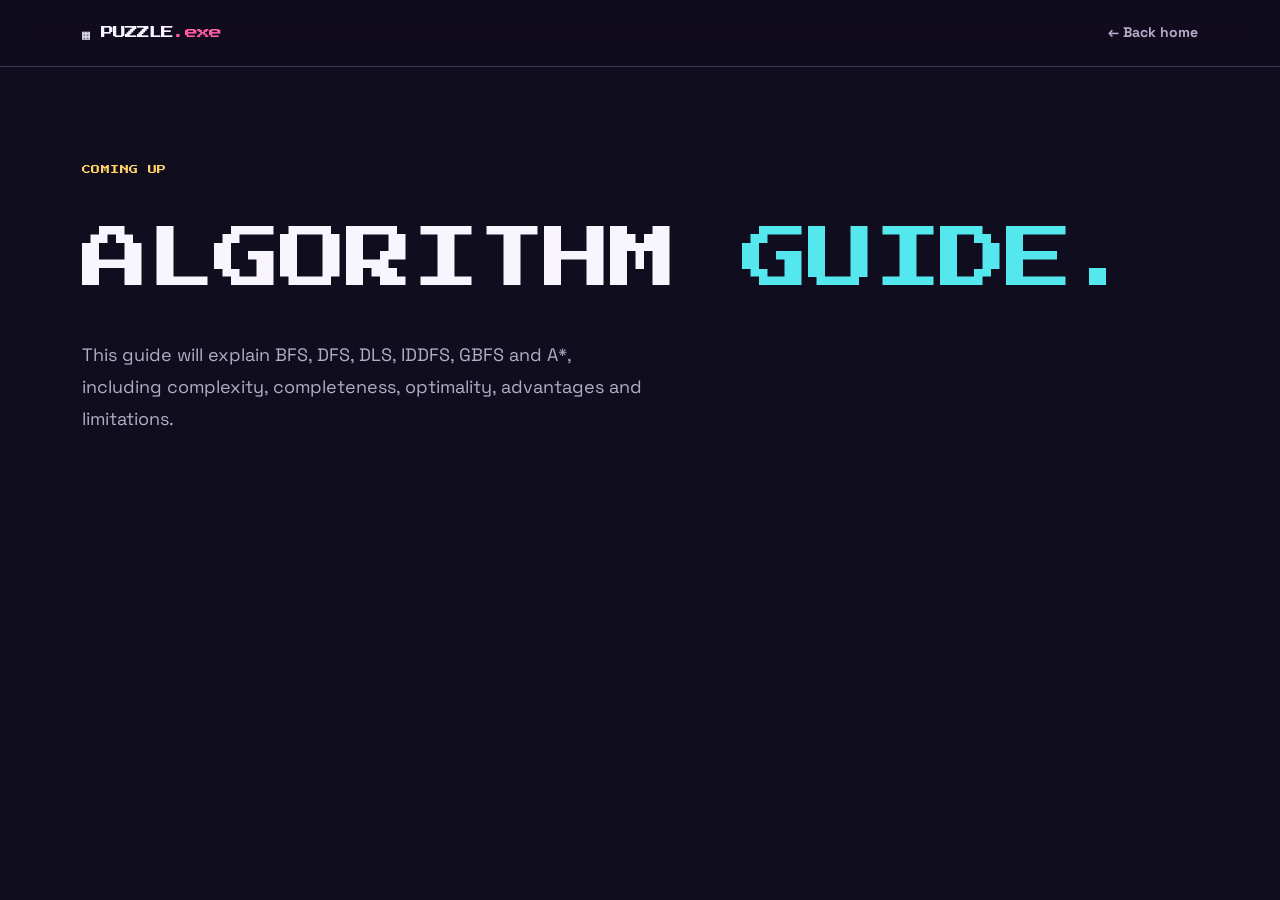
==== algorithms.html @ 6785846f "Homepage and Project Structure Initialized" ====
<!DOCTYPE html>
<html lang="en">
    <head>
        <meta charset="UTF-8"><meta name="viewport" content="width=device-width, initial-scale=1.0">
        <title>Algorithm Guide | PUZZLE.exe</title>
        <link href="https://cdn.jsdelivr.net/npm/bootstrap@5.3.3/dist/css/bootstrap.min.css" rel="stylesheet">
        <link href="https://fonts.googleapis.com/css2?family=Press+Start+2P&family=Space+Grotesk:wght@400;500;600;700&display=swap" rel="stylesheet">
        <link rel="stylesheet" href="css/style.css">
    </head>
<body>
    <nav class="navbar navbar-dark site-nav">
        <div class="container">
            <a class="navbar-brand brand-mark" href="index.html">▦ PUZZLE<span class="brand-dot">.exe</span></a>
            <a class="nav-link" href="index.html">← Back home</a>
        </div>
    </nav>
    
    <main class="container section-pad">
        <span class="section-kicker">COMING UP</span>
        <h1 class="hero-title">ALGORITHM <span class="text-cyan">GUIDE.</span></h1>
        <p class="hero-copy">This guide will explain BFS, DFS, DLS, IDDFS, GBFS and A*, including complexity, completeness, optimality, advantages and limitations.</p>
    </main>
    
    <script src="js/app.js"></script>

</body>
</html>
---- css/style.css ----
:root {
  --bg: #100d1f;
  --panel: #1b1630;
  --panel-2: #231b3c;
  --line: #3b3159;
  --white: #f8f5ff;
  --muted: #b4abc9;
  --pink: #ff5b9f;
  --cyan: #54e7ed;
  --yellow: #ffd166;
  --purple: #a98bff;
  --pixel: "Press Start 2P", monospace;
  --body: "Space Grotesk", sans-serif;
}

* { box-sizing: border-box; }
html { scroll-behavior: smooth; }
body {
  margin: 0;
  color: var(--white);
  background: var(--bg);
  font-family: var(--body);
  overflow-x: hidden;
}
a { text-decoration: none; }
.pixel-grid {
  position: fixed;
  inset: 0;
  pointer-events: none;
  z-index: -1;
  opacity: .13;
  background-image: linear-gradient(rgba(169,139,255,.18) 1px, transparent 1px),
                    linear-gradient(90deg, rgba(169,139,255,.18) 1px, transparent 1px);
  background-size: 28px 28px;
}
.site-nav {
  background: rgba(16,13,31,.94);
  border-bottom: 1px solid var(--line);
  padding: 18px 0;
  position: sticky;
  top: 0;
  z-index: 100;
  backdrop-filter: blur(12px);
}
.brand-mark { font-family: var(--pixel); font-size: 13px; color: var(--white); letter-spacing: -1px; }
.brand-icon { color: var(--cyan); font-size: 22px; vertical-align: -2px; margin-right: 8px; }
.brand-dot { color: var(--pink); }
.nav-link { color: var(--muted); font-weight: 700; font-size: 14px; }
.nav-link:hover, .nav-link.active { color: var(--cyan); }
.navbar-toggler { border-color: var(--line); }
.navbar-toggler:focus { box-shadow: 0 0 0 2px var(--cyan); }
.btn-pixel, .btn-outline-pixel {
  display: inline-flex;
  align-items: center;
  justify-content: center;
  gap: 12px;
  border-radius: 0;
  padding: 15px 18px;
  font-weight: 700;
  font-size: 13px;
  border: 2px solid var(--cyan);
  box-shadow: 4px 4px 0 var(--cyan);
  transition: transform .15s ease, box-shadow .15s ease, background .15s ease;
}
.btn-pixel { background: var(--cyan); color: #100d1f; }
.btn-pixel:hover { color: #100d1f; background: #8ff8fb; transform: translate(2px,2px); box-shadow: 2px 2px 0 var(--cyan); }
.btn-outline-pixel { color: var(--white); border-color: var(--line); box-shadow: 4px 4px 0 var(--line); background: transparent; }
.btn-outline-pixel:hover { color: var(--cyan); border-color: var(--cyan); box-shadow: 4px 4px 0 var(--cyan); }
.btn-small { padding: 10px 12px; font-size: 11px; }
.hero-section { padding-top: 88px; padding-bottom: 94px; }
.eyebrow, .section-kicker {
  color: var(--yellow);
  font-family: var(--pixel);
  font-size: 9px;
  line-height: 1.9;
  letter-spacing: .4px;
}
.status-dot { display: inline-block; width: 8px; height: 8px; background: var(--cyan); box-shadow: 0 0 10px var(--cyan); margin-right: 8px; }
.hero-title {
  font-family: var(--pixel);
  font-size: clamp(34px, 5.6vw, 68px);
  line-height: 1.5;
  letter-spacing: -2px;
  margin: 28px 0;
}
.text-pink { color: var(--pink); }
.text-cyan { color: var(--cyan); }
.hero-copy { max-width: 560px; color: var(--muted); font-size: 18px; line-height: 1.8; }
.hero-tags { display: flex; flex-wrap: wrap; gap: 9px; }
.hero-tags span, .algorithm-pills span {
  border: 1px solid var(--line);
  padding: 8px 10px;
  color: var(--muted);
  font-family: var(--pixel);
  font-size: 8px;
}
.arcade-card {
  position: relative;
  padding: 18px;
  background: var(--panel);
  border: 2px solid var(--purple);
  box-shadow: 8px 8px 0 #3b2868;
  max-width: 410px;
  margin: 0 auto;
}
.arcade-topbar { display: flex; align-items: center; justify-content: space-between; gap: 8px; color: var(--muted); font-family: var(--pixel); font-size: 7px; padding-bottom: 18px; border-bottom: 1px solid var(--line); }
.window-lights { display: flex; gap: 4px; }
.window-lights i { display: block; width: 7px; height: 7px; background: var(--pink); }
.window-lights i:nth-child(2) { background: var(--yellow); }
.window-lights i:nth-child(3) { background: var(--cyan); }
.live-label { color: var(--cyan); }
.puzzle-preview { display: grid; grid-template-columns: repeat(3, 1fr); gap: 8px; padding: 24px 12px; max-width: 310px; margin: auto; }
.tile {
  display: grid;
  place-items: center;
  aspect-ratio: 1;
  font-family: var(--pixel);
  font-size: clamp(18px, 3vw, 26px);
  color: var(--bg);
  border: 2px solid rgba(255,255,255,.16);
  box-shadow: 3px 3px 0 rgba(0,0,0,.3);
}
.tile-purple { background: var(--purple); }
.tile-cyan { background: var(--cyan); }
.tile-yellow { background: var(--yellow); }
.tile-pink { background: var(--pink); }
.tile-empty { background: #131022; border: 2px dashed #62567d; color: #62567d; }
.arcade-status { display: flex; flex-wrap: wrap; justify-content: space-between; gap: 10px; padding-top: 15px; border-top: 1px solid var(--line); color: var(--muted); font-family: var(--pixel); font-size: 7px; }
.arcade-status .status-dot { width: 6px; height: 6px; }
.pixel-progress { height: 8px; margin-top: 16px; background: #100d1f; border: 1px solid var(--line); padding: 2px; }
.pixel-progress span { display: block; height: 100%; width: 64%; background: linear-gradient(90deg, var(--pink), var(--purple), var(--cyan)); }
.arcade-caption { margin: 14px 0 0; text-align: center; color: var(--yellow); font-family: var(--pixel); font-size: 8px; }
.floating-chip { position: absolute; padding: 10px 12px; background: var(--panel-2); border: 1px solid var(--line); font-family: var(--pixel); font-size: 8px; box-shadow: 4px 4px 0 rgba(0,0,0,.25); }
.chip-one { top: 15%; right: -20px; color: var(--cyan); transform: rotate(4deg); }
.chip-two { bottom: 10%; left: -24px; color: var(--pink); transform: rotate(-5deg); }
.chip-two span { color: var(--yellow); }
.stats-strip { background: #171229; border-top: 1px solid var(--line); border-bottom: 1px solid var(--line); padding: 25px 0; }
.stat-item { display: flex; flex-direction: column; gap: 10px; }
.stat-item strong { color: var(--cyan); font-family: var(--pixel); font-size: 22px; }
.stat-item span { color: var(--muted); font-family: var(--pixel); font-size: 7px; line-height: 1.8; }
.section-pad { padding-top: 90px; padding-bottom: 90px; }
.section-heading { max-width: 800px; }
.section-heading h2, .algorithm-band h2, .student-panel h2, .cta-box h2 {
  font-family: var(--pixel);
  font-size: clamp(21px, 3vw, 32px);
  line-height: 1.8;
  margin: 18px 0;
}
.section-heading p, .algorithm-band p, .muted-copy, .cta-box p { color: var(--muted); font-size: 16px; line-height: 1.8; }
.info-card { height: 100%; padding: 26px; background: var(--panel); border: 1px solid var(--line); position: relative; transition: transform .2s ease, border-color .2s ease; }
.info-card:hover { transform: translateY(-5px); border-color: var(--cyan); }
.card-icon { display: grid; place-items: center; width: 46px; height: 46px; margin-bottom: 25px; font-family: var(--pixel); font-size: 19px; border: 1px solid currentColor; }
.icon-pink { color: var(--pink); background: rgba(255,91,159,.08); }
.icon-cyan { color: var(--cyan); background: rgba(84,231,237,.08); }
.icon-yellow { color: var(--yellow); background: rgba(255,209,102,.08); }
.info-card h3 { font-family: var(--pixel); font-size: 11px; line-height: 1.9; margin-bottom: 14px; }
.info-card p { color: var(--muted); line-height: 1.8; font-size: 14px; }
.card-index { display: block; color: #716587; font-family: var(--pixel); font-size: 7px; margin-top: 22px; }
.algorithm-band { padding: 60px 0; background: var(--panel); border-top: 1px solid var(--line); border-bottom: 1px solid var(--line); }
.algorithm-band-inner { display: flex; justify-content: space-between; align-items: center; gap: 35px; }
.algorithm-band h2 { margin-bottom: 10px; }
.algorithm-band p { margin: 0; max-width: 540px; }
.algorithm-pills { display: flex; flex-wrap: wrap; justify-content: flex-end; gap: 8px; max-width: 320px; }
.algorithm-pills .pill-active { color: var(--bg); background: var(--pink); border-color: var(--pink); }
.student-panel { padding: clamp(22px, 5vw, 48px); border: 2px solid var(--line); background: linear-gradient(135deg, #1b1630, #171229); box-shadow: 8px 8px 0 #281d43; }
.student-panel-header { display: flex; justify-content: space-between; align-items: center; gap: 15px; flex-wrap: wrap; margin-bottom: 36px; }
.profile-badge { color: var(--cyan); border: 1px solid var(--cyan); padding: 7px 9px; font-family: var(--pixel); font-size: 7px; }
.detail-row { display: flex; justify-content: space-between; gap: 18px; padding: 13px 0; border-bottom: 1px solid var(--line); }
.detail-row span { color: var(--muted); font-family: var(--pixel); font-size: 7px; line-height: 1.8; }
.detail-row strong { max-width: 60%; text-align: right; font-size: 13px; }
.edit-note { margin: 22px 0 0; color: var(--yellow); font-size: 12px; }
.final-cta { padding-bottom: 85px; }
.cta-box { position: relative; display: flex; align-items: center; justify-content: space-between; gap: 30px; overflow: hidden; padding: clamp(25px, 5vw, 55px); background: var(--pink); color: var(--bg); box-shadow: 8px 8px 0 #7e315a; }
.cta-box .section-kicker { color: #54203b; }
.cta-box h2 { margin: 16px 0; }
.cta-box p { color: #54203b; margin-bottom: 0; }
.cta-box .btn-pixel { background: var(--bg); color: var(--white); border-color: var(--bg); box-shadow: 4px 4px 0 #a63e6d; flex-shrink: 0; position: relative; z-index: 1; }
.cta-box .btn-pixel:hover { background: #251a3e; color: var(--white); }
.cta-decoration { position: absolute; right: 25%; top: -50px; font-size: 180px; color: rgba(255,255,255,.12); }
.site-footer { border-top: 1px solid var(--line); padding: 22px 0; color: #807593; font-family: var(--pixel); font-size: 7px; line-height: 2; }

@media (max-width: 991px) {
  .hero-section { padding-top: 58px; padding-bottom: 70px; }
  .algorithm-band-inner { align-items: flex-start; flex-direction: column; }
  .algorithm-pills { justify-content: flex-start; max-width: none; }
  .floating-chip { display: none; }
}
@media (max-width: 575px) {
  .brand-mark { font-size: 10px; }
  .hero-title { font-size: clamp(30px, 9vw, 44px); }
  .hero-copy { font-size: 16px; }
  .section-pad { padding-top: 65px; padding-bottom: 65px; }
  .arcade-card { padding: 12px; }
  .arcade-topbar { font-size: 6px; }
  .arcade-status { font-size: 6px; }
  .detail-row { flex-direction: column; gap: 5px; }
  .detail-row strong { max-width: 100%; text-align: left; }
  .cta-box { align-items: flex-start; flex-direction: column; }
  .cta-box .btn-pixel { align-self: flex-start; }
}
@media (prefers-reduced-motion: reduce) {
  *, *::before, *::after { scroll-behavior: auto !important; transition-duration: .01ms !important; }
}
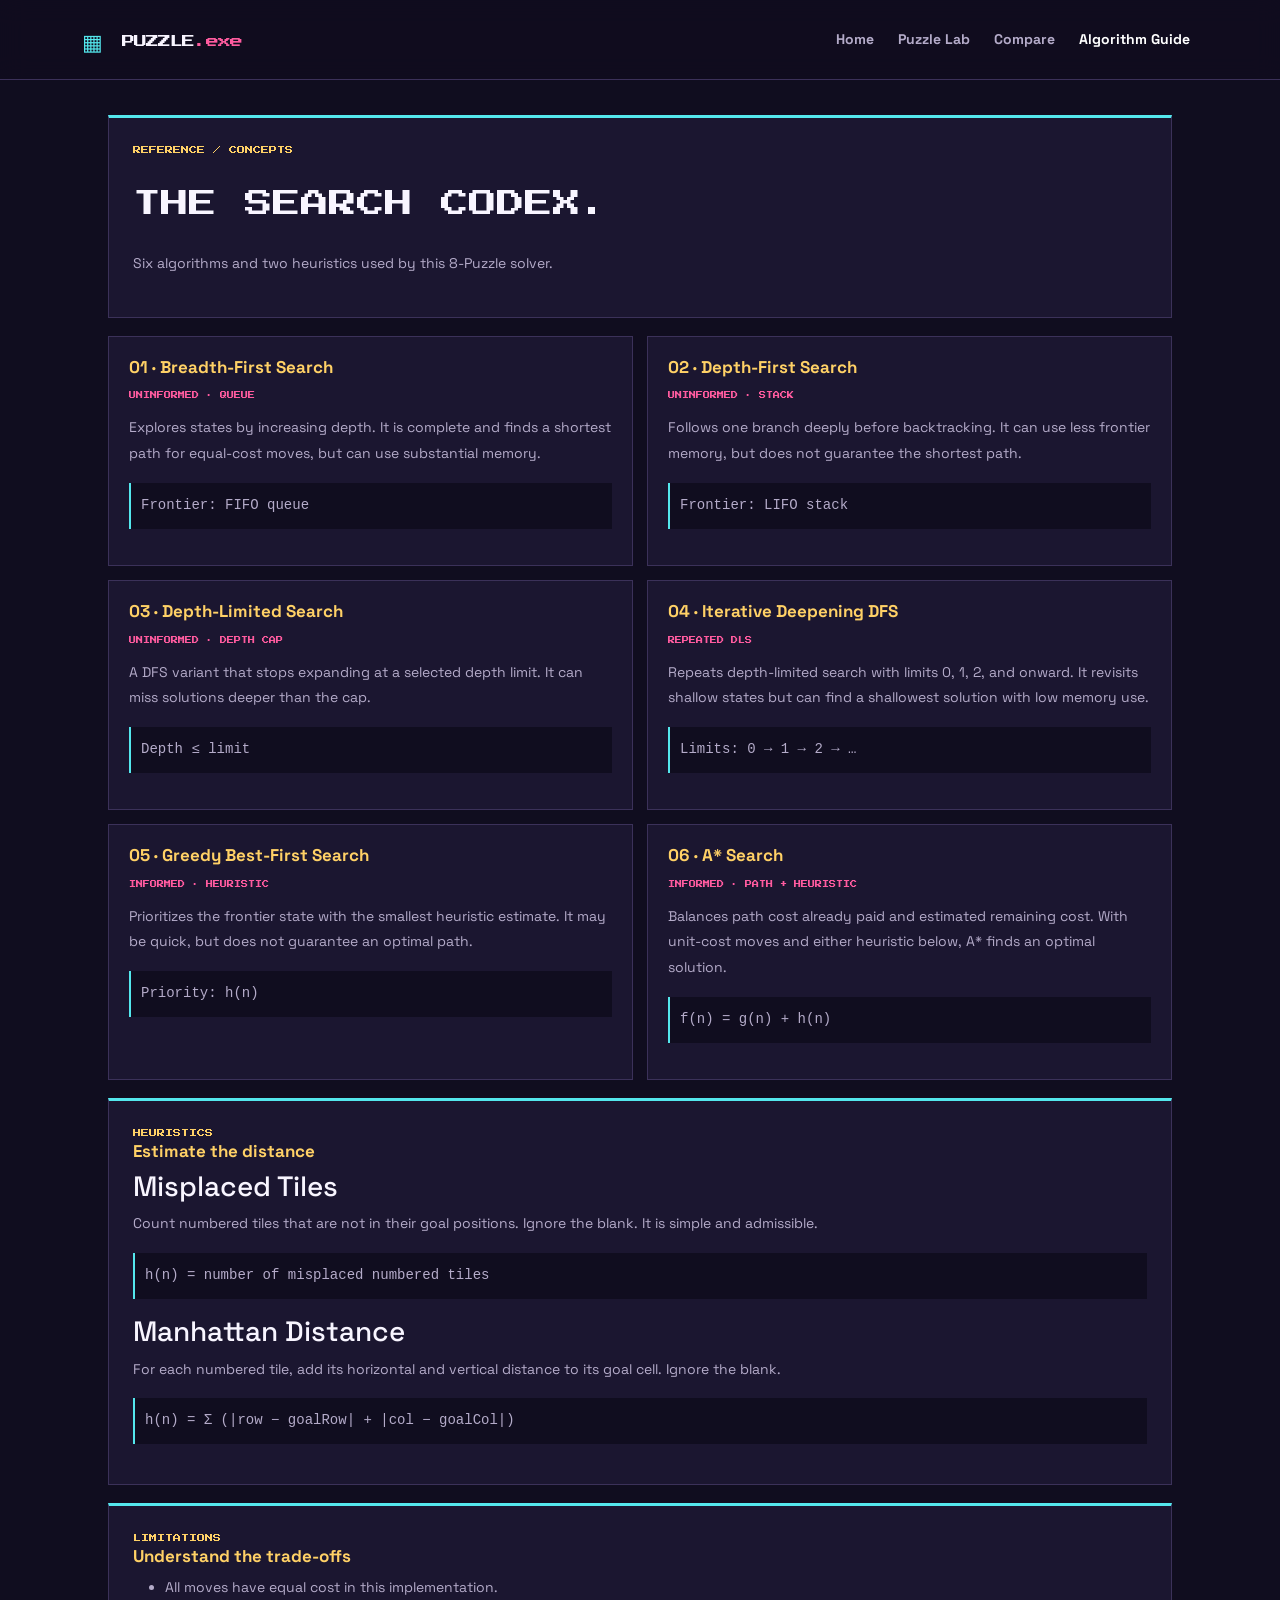
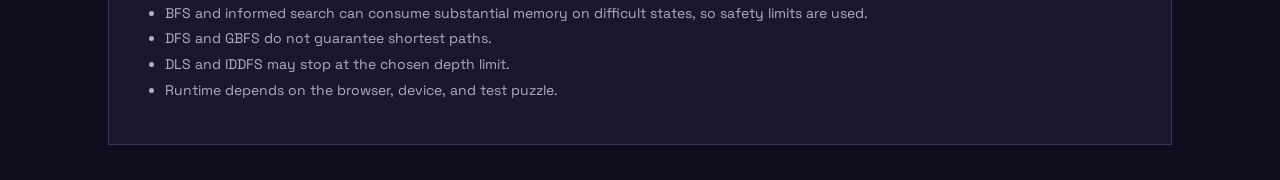
==== commit bf608953: "Comparison and Algo Guide pages updated" ====
--- a/algorithms.html
+++ b/algorithms.html
@@ -1,27 +1,204 @@
-<!DOCTYPE html>
+<!doctype html>
 <html lang="en">
-    <head>
-        <meta charset="UTF-8"><meta name="viewport" content="width=device-width, initial-scale=1.0">
-        <title>Algorithm Guide | PUZZLE.exe</title>
-        <link href="https://cdn.jsdelivr.net/npm/bootstrap@5.3.3/dist/css/bootstrap.min.css" rel="stylesheet">
-        <link href="https://fonts.googleapis.com/css2?family=Press+Start+2P&family=Space+Grotesk:wght@400;500;600;700&display=swap" rel="stylesheet">
-        <link rel="stylesheet" href="css/style.css">
-    </head>
+
+<head>
+    <meta charset="utf-8">
+    <meta name="viewport" content="width=device-width, initial-scale=1">
+    <title>Algorithm Guide | 8-Puzzle AI</title>
+    
+    <link href="https://cdn.jsdelivr.net/npm/bootstrap@5.3.3/dist/css/bootstrap.min.css" rel="stylesheet">
+    <link rel="preconnect" href="https://fonts.googleapis.com">
+    <link rel="preconnect" href="https://fonts.gstatic.com" crossorigin>
+    <link href="https://fonts.googleapis.com/css2?family=Press+Start+2P&family=Space+Grotesk:wght@400;500;600;700&display=swap" rel="stylesheet">
+    <link rel="stylesheet" href="css/style.css">
+
+    
+    <style>
+        body {
+            background: var(--bg);
+            color: var(--white);
+            font-family: var(--body);
+        }
+
+        .guide-wrap {
+            max-width: 1100px;
+            margin: 35px auto;
+            padding: 0 18px;
+        }
+
+        .guide-hero,
+        .guide-card {
+            padding: 24px;
+            margin: 18px 0;
+            background: var(--panel);
+            border: 1px solid var(--line);
+            border-top: 3px solid var(--cyan);
+        }
+
+        .guide-kicker {
+            color: var(--yellow);
+            font-family: var(--pixel);
+            font-size: 8px;
+            line-height: 2;
+        }
+
+        .guide-hero h1 {
+            font-family: var(--pixel);
+            font-size: clamp(17px, 3vw, 28px);
+            line-height: 1.9;
+            margin: 20px 0;
+        }
+
+        .guide-grid {
+            display: grid;
+            grid-template-columns: repeat(2, minmax(0, 1fr));
+            gap: 14px;
+        }
+
+        .guide-alg {
+            padding: 20px;
+            background: var(--panel);
+            border: 1px solid var(--line);
+        }
+
+        .guide-alg h2,
+        .guide-card h2 {
+            color: var(--yellow);
+            font-size: 17px;
+            font-weight: 700;
+        }
+
+        .guide-tag {
+            color: var(--pink);
+            font-family: var(--pixel);
+            font-size: 7px;
+            line-height: 2;
+            margin: 12px 0;
+        }
+
+        .guide-alg p,
+        .guide-card p,
+        .guide-card li,
+        .guide-hero p {
+            color: var(--muted);
+            font-size: 14px;
+            line-height: 1.85;
+        }
+
+        .guide-formula {
+            padding: 10px;
+            background: var(--bg);
+            border-left: 2px solid var(--cyan);
+            color: var(--cyan);
+            font-family: monospace;
+            overflow-wrap: anywhere;
+        }
+
+        @media (max-width: 650px) {
+            .guide-grid {
+                grid-template-columns: 1fr;
+            }
+
+            .guide-hero,
+            .guide-card {
+                padding: 17px;
+            }
+        }
+    </style>
+
+</head>
+
 <body>
-    <nav class="navbar navbar-dark site-nav">
+    <nav class="navbar navbar-expand-lg navbar-dark site-nav">
         <div class="container">
-            <a class="navbar-brand brand-mark" href="index.html">▦ PUZZLE<span class="brand-dot">.exe</span></a>
-            <a class="nav-link" href="index.html">← Back home</a>
+        <a class="navbar-brand brand-mark" href="index.html"><span class="brand-icon">▦</span> PUZZLE<span class="brand-dot">.exe</span></a>
+        <button class="navbar-toggler" type="button" data-bs-toggle="collapse" data-bs-target="#mainNav" aria-controls="mainNav" aria-expanded="false" aria-label="Toggle navigation">
+            <span class="navbar-toggler-icon"></span>
+        </button>
+        <div class="collapse navbar-collapse" id="mainNav">
+            <ul class="navbar-nav ms-auto align-items-lg-center gap-lg-2">
+            <li class="nav-item"><a class="nav-link" href="index.html">Home</a></li>
+            <li class="nav-item"><a class="nav-link" href="puzzle.html">Puzzle Lab</a></li>
+            <li class="nav-item"><a class="nav-link" href="comparison.html">Compare</a></li>
+            <li class="nav-item"><a class="nav-link active" aria-current="page" href="algorithms.html">Algorithm Guide</a></li>
+            </ul>
+        </div>
         </div>
     </nav>
-    
-    <main class="container section-pad">
-        <span class="section-kicker">COMING UP</span>
-        <h1 class="hero-title">ALGORITHM <span class="text-cyan">GUIDE.</span></h1>
-        <p class="hero-copy">This guide will explain BFS, DFS, DLS, IDDFS, GBFS and A*, including complexity, completeness, optimality, advantages and limitations.</p>
+    <main class="guide-wrap">
+        <header class="guide-hero">
+            <div class="guide-kicker">REFERENCE / CONCEPTS</div>
+            <h1>THE SEARCH CODEX.</h1>
+            <p>Six algorithms and two heuristics used by this 8-Puzzle solver.</p>
+        </header>
+        <section class="guide-grid">
+            <article class="guide-alg">
+                <h2>01 · Breadth-First Search</h2>
+                <div class="guide-tag">UNINFORMED · QUEUE</div>
+                <p>Explores states by increasing depth. It is complete and finds a shortest path for equal-cost moves,
+                    but can use substantial memory.</p>
+                <p class="guide-formula">Frontier: FIFO queue</p>
+            </article>
+            <article class="guide-alg">
+                <h2>02 · Depth-First Search</h2>
+                <div class="guide-tag">UNINFORMED · STACK</div>
+                <p>Follows one branch deeply before backtracking. It can use less frontier memory, but does not
+                    guarantee the shortest path.</p>
+                <p class="guide-formula">Frontier: LIFO stack</p>
+            </article>
+            <article class="guide-alg">
+                <h2>03 · Depth-Limited Search</h2>
+                <div class="guide-tag">UNINFORMED · DEPTH CAP</div>
+                <p>A DFS variant that stops expanding at a selected depth limit. It can miss solutions deeper than the
+                    cap.</p>
+                <p class="guide-formula">Depth ≤ limit</p>
+            </article>
+            <article class="guide-alg">
+                <h2>04 · Iterative Deepening DFS</h2>
+                <div class="guide-tag">REPEATED DLS</div>
+                <p>Repeats depth-limited search with limits 0, 1, 2, and onward. It revisits shallow states but can find
+                    a shallowest solution with low memory use.</p>
+                <p class="guide-formula">Limits: 0 → 1 → 2 → …</p>
+            </article>
+            <article class="guide-alg">
+                <h2>05 · Greedy Best-First Search</h2>
+                <div class="guide-tag">INFORMED · HEURISTIC</div>
+                <p>Prioritizes the frontier state with the smallest heuristic estimate. It may be quick, but does not
+                    guarantee an optimal path.</p>
+                <p class="guide-formula">Priority: h(n)</p>
+            </article>
+            <article class="guide-alg">
+                <h2>06 · A* Search</h2>
+                <div class="guide-tag">INFORMED · PATH + HEURISTIC</div>
+                <p>Balances path cost already paid and estimated remaining cost. With unit-cost moves and either
+                    heuristic below, A* finds an optimal solution.</p>
+                <p class="guide-formula">f(n) = g(n) + h(n)</p>
+            </article>
+        </section>
+        <section class="guide-card">
+            <div class="guide-kicker">HEURISTICS</div>
+            <h2>Estimate the distance</h2>
+            <h3>Misplaced Tiles</h3>
+            <p>Count numbered tiles that are not in their goal positions. Ignore the blank. It is simple and admissible.
+            </p>
+            <p class="guide-formula">h(n) = number of misplaced numbered tiles</p>
+            <h3>Manhattan Distance</h3>
+            <p>For each numbered tile, add its horizontal and vertical distance to its goal cell. Ignore the blank.</p>
+            <p class="guide-formula">h(n) = Σ (|row − goalRow| + |col − goalCol|)</p>
+        </section>
+        <section class="guide-card">
+            <div class="guide-kicker">LIMITATIONS</div>
+            <h2>Understand the trade-offs</h2>
+            <ul>
+                <li>All moves have equal cost in this implementation.</li>
+                <li>BFS and informed search can consume substantial memory on difficult states, so safety limits are
+                    used.</li>
+                <li>DFS and GBFS do not guarantee shortest paths.</li>
+                <li>DLS and IDDFS may stop at the chosen depth limit.</li>
+                <li>Runtime depends on the browser, device, and test puzzle.</li>
+            </ul>
+        </section>
     </main>
-    
-    <script src="js/app.js"></script>
-
 </body>
-</html>
+
+</html>
--- a/css/style.css
+++ b/css/style.css
@@ -201,3 +201,134 @@
 @media (prefers-reduced-motion: reduce) {
   *, *::before, *::after { scroll-behavior: auto !important; transition-duration: .01ms !important; }
 }
+
+
+/* Puzzle Lab page */
+.puzzle-page { padding-top: 65px; padding-bottom: 85px; }
+.puzzle-page-heading { max-width: 780px; margin-bottom: 38px; }
+.puzzle-page-heading .hero-title { margin: 22px 0 14px; }
+.puzzle-toolbar {
+  display: flex; align-items: center; justify-content: space-between; gap: 24px;
+  padding: 22px 25px; margin-bottom: 26px; background: var(--panel);
+  border: 1px solid var(--line); border-left: 4px solid var(--yellow);
+}
+.toolbar-label { color: var(--yellow); font-family: var(--pixel); font-size: 8px; }
+.puzzle-toolbar p { color: var(--muted); margin: 9px 0 0; font-size: 14px; line-height: 1.7; }
+.puzzle-toolbar .btn { flex-shrink: 0; }
+.board-panel { height: 100%; padding: 25px; background: var(--panel); border: 1px solid var(--line); }
+.goal-panel { border-top: 3px solid var(--cyan); }
+.board-panel:not(.goal-panel) { border-top: 3px solid var(--pink); }
+.board-panel-heading { display: flex; align-items: center; justify-content: space-between; gap: 12px; }
+.board-number { color: #8d80a8; font-family: var(--pixel); font-size: 7px; }
+.board-panel-heading h2 { font-family: var(--pixel); font-size: 12px; line-height: 1.9; margin: 11px 0 0; }
+.board-tag { padding: 7px 9px; font-family: var(--pixel); font-size: 7px; }
+.tag-pink { color: var(--pink); border: 1px solid var(--pink); }
+.tag-cyan { color: var(--cyan); border: 1px solid var(--cyan); }
+.board-help { color: var(--muted); font-size: 13px; margin: 13px 0 18px; }
+.puzzle-board { width: min(100%, 330px); display: grid; grid-template-columns: repeat(3, minmax(0, 1fr)); gap: 8px; margin: 0 auto; }
+.tile-select {
+  appearance: none; -webkit-appearance: none; width: 100%; min-width: 0; aspect-ratio: 1;
+  display: grid; place-items: center; text-align: center; text-align-last: center;
+  border: 2px solid #6f5aa6; border-radius: 0; outline: none;
+  color: var(--bg); background-color: var(--purple);
+  font-family: var(--pixel); font-size: clamp(15px, 2.5vw, 25px);
+  box-shadow: 4px 4px 0 rgba(0,0,0,.25); cursor: pointer;
+  transition: transform .12s ease, border-color .12s ease, background-color .12s ease;
+}
+.tile-select:nth-child(3n + 2) { background-color: var(--cyan); border-color: #319ba1; }
+.tile-select:nth-child(3n) { background-color: var(--yellow); border-color: #a9832f; }
+.tile-select:focus { outline: 3px solid var(--pink); outline-offset: 2px; z-index: 1; }
+.tile-select:hover { transform: translateY(-2px); }
+.tile-select.blank-select { color: #83769f; background-color: #120e21 !important; border: 2px dashed #5d5079; box-shadow: none; }
+.tile-select option { background: #f8f5ff; color: #100d1f; font-family: var(--body); font-size: 16px; }
+.board-footer { display: flex; align-items: center; justify-content: center; gap: 8px; color: var(--muted); font-family: var(--pixel); font-size: 7px; margin-top: 20px; }
+.mini-status-dot { width: 7px; height: 7px; background: var(--pink); box-shadow: 0 0 8px var(--pink); }
+.cyan-dot { background: var(--cyan); box-shadow: 0 0 8px var(--cyan); }
+.puzzle-action-row { display: flex; flex-wrap: wrap; justify-content: flex-end; gap: 14px; margin: 28px 0; }
+.validation-panel { display: flex; align-items: flex-start; gap: 14px; padding: 18px 20px; background: #1a1730; border: 1px solid var(--line); }
+.validation-icon { flex: 0 0 28px; width: 28px; height: 28px; display: grid; place-items: center; color: var(--bg); background: var(--cyan); font-weight: 700; }
+.validation-panel strong { display: block; margin: 2px 0 5px; font-size: 15px; }
+.validation-panel p { color: var(--muted); font-size: 13px; line-height: 1.7; margin: 0; }
+.validation-success { border-color: #4bc89a; }
+.validation-success .validation-icon { background: #4bc89a; }
+.validation-error { border-color: var(--pink); }
+.validation-error .validation-icon { background: var(--pink); }
+.validation-info .validation-icon { background: var(--yellow); }
+.rules-card { margin-top: 28px; padding: 24px; border: 1px solid var(--line); background: rgba(27,22,48,.65); }
+.rules-heading { display: flex; justify-content: space-between; align-items: center; margin-bottom: 22px; color: var(--pink); }
+.rule-item { display: flex; align-items: flex-start; gap: 12px; }
+.rule-item strong { color: var(--cyan); font-family: var(--pixel); font-size: 10px; padding-top: 4px; }
+.rule-item p { color: var(--muted); font-size: 13px; line-height: 1.7; margin: 0; }
+.next-step-card { display: flex; align-items: center; justify-content: space-between; gap: 20px; margin-top: 28px; padding: 25px; background: var(--panel-2); border: 1px solid var(--line); }
+.next-step-card h2 { font-family: var(--pixel); font-size: 13px; line-height: 1.9; margin: 13px 0 8px; }
+.next-step-card p { color: var(--muted); font-size: 13px; line-height: 1.7; margin: 0; }
+.next-step-icon { color: var(--pink); font-size: 38px; font-weight: 700; }
+.footer-link { color: var(--cyan); }
+.footer-link:hover { color: var(--pink); }
+@media (max-width: 767px) {
+  .puzzle-page { padding-top: 45px; }
+  .puzzle-toolbar { align-items: flex-start; flex-direction: column; }
+  .puzzle-toolbar .btn { width: 100%; }
+  .board-panel { padding: 18px; }
+  .puzzle-action-row { justify-content: stretch; }
+  .puzzle-action-row .btn { flex: 1 1 100%; }
+  .rules-card { padding: 18px; }
+}
+
+.search-lab { margin: 42px 0 30px; padding: 26px; background: rgba(27,22,48,.82); border: 1px solid var(--line); border-top: 3px solid var(--yellow); }
+.search-heading { max-width: 780px; margin-bottom: 24px; }
+.search-heading h2 { margin: 15px 0 10px; font-family: var(--pixel); font-size: clamp(13px, 2vw, 19px); line-height: 1.9; }
+.search-heading p { color: var(--muted); font-size: 13px; line-height: 1.8; margin: 0; }
+.search-controls { display: grid; grid-template-columns: 1.3fr 1fr 1fr auto; align-items: end; gap: 14px; padding: 20px; background: var(--panel); border: 1px solid var(--line); }
+.search-control label { display: block; margin-bottom: 9px; color: var(--cyan); font-family: var(--pixel); font-size: 7px; line-height: 1.8; }
+.pixel-select { min-height: 45px; color: var(--text); background-color: #171329; border: 1px solid #5d5079; border-radius: 0; font-size: 13px; }
+.pixel-select:focus { color: var(--text); background-color: #171329; border-color: var(--cyan); box-shadow: 0 0 0 .2rem rgba(87,231,226,.12); }
+.pixel-select option { color: #171329; background: #fff; }
+.search-run-wrap .btn { min-height: 45px; white-space: nowrap; }
+.search-status { display: flex; align-items: flex-start; gap: 13px; margin-top: 18px; padding: 16px 18px; background: #171329; border: 1px solid var(--line); }
+.search-status-mark { display: grid; place-items: center; flex: 0 0 27px; width: 27px; height: 27px; color: #171329; background: var(--yellow); font-weight: 700; }
+.search-status strong { display: block; font-family: var(--pixel); font-size: 9px; line-height: 1.8; margin: 3px 0 5px; }
+.search-status p { color: var(--muted); font-size: 13px; line-height: 1.7; margin: 0; }
+.search-status-success { border-color: #4bc89a; }
+.search-status-success .search-status-mark { background: #4bc89a; }
+.search-status-error { border-color: var(--pink); }
+.search-status-error .search-status-mark { background: var(--pink); }
+.search-results { margin-top: 24px; }
+.results-topline { display: flex; justify-content: space-between; align-items: center; gap: 16px; margin-bottom: 18px; }
+.results-topline h3 { margin: 12px 0 0; font-size: 20px; font-weight: 700; }
+.result-badge { padding: 8px 10px; font-family: var(--pixel); font-size: 7px; border: 1px solid var(--line); }
+.badge-success { color: #4bc89a; border-color: #4bc89a; }
+.badge-error { color: var(--pink); border-color: var(--pink); }
+.stats-grid { display: grid; grid-template-columns: repeat(3, minmax(0, 1fr)); gap: 10px; }
+.stat-card { min-width: 0; padding: 16px; background: var(--panel); border: 1px solid var(--line); }
+.stat-card span { display: block; color: var(--muted); font-size: 12px; margin-bottom: 10px; }
+.stat-card strong { display: block; overflow-wrap: anywhere; color: var(--cyan); font-family: var(--pixel); font-size: clamp(11px, 1.4vw, 17px); }
+.solution-path-heading { display: flex; align-items: center; justify-content: space-between; gap: 12px; margin: 27px 0 14px; }
+.solution-path-heading h4 { margin: 0; color: var(--yellow); font-family: var(--pixel); font-size: 9px; line-height: 1.8; }
+.solution-path-heading span { color: var(--muted); font-size: 12px; }
+.solution-path { display: flex; gap: 12px; overflow-x: auto; padding: 5px 4px 18px; }
+.solution-step { flex: 0 0 142px; padding: 12px; background: var(--panel); border: 1px solid var(--line); }
+.solution-step-label { color: var(--pink); font-family: var(--pixel); font-size: 7px; margin-bottom: 11px; }
+.mini-board { display: grid; grid-template-columns: repeat(3, minmax(0, 1fr)); gap: 4px; }
+.mini-tile { display: grid; place-items: center; aspect-ratio: 1; color: #100d1f; background: var(--purple); font-family: var(--pixel); font-size: 12px; }
+.mini-tile:nth-child(3n + 2) { background: var(--cyan); }
+.mini-tile:nth-child(3n) { background: var(--yellow); }
+.mini-blank { color: #8b7aa9 !important; background: #120e21 !important; border: 1px dashed #5d5079; }
+.solution-move { display: block; min-height: 30px; margin-top: 11px; color: var(--muted); font-size: 10px; line-height: 1.5; }
+.search-footnote { margin: 4px 0 0; color: var(--muted); font-size: 11px; line-height: 1.7; }
+.no-path-message { color: var(--pink); font-size: 13px; line-height: 1.7; }
+[hidden] { display: none !important; }
+@media (max-width: 991px) {
+  .search-controls { grid-template-columns: repeat(2, minmax(0, 1fr)); }
+}
+@media (max-width: 575px) {
+  .search-lab { padding: 17px; }
+  .search-controls { grid-template-columns: 1fr; padding: 15px; }
+  .search-run-wrap .btn { width: 100%; }
+  .stats-grid { grid-template-columns: repeat(2, minmax(0, 1fr)); }
+  .stat-card { padding: 12px; }
+  .results-topline { align-items: flex-start; flex-direction: column; }
+}
+
+.visualizer-lab{margin:42px 0 30px;padding:26px;background:rgba(27,22,48,.82);border:1px solid var(--line);border-top:3px solid var(--pink)}
+.visualizer-layout{display:grid;grid-template-columns:minmax(0,1.5fr) minmax(250px,.8fr);gap:18px}.visualizer-main,.visualizer-side>div{background:var(--panel);border:1px solid var(--line);padding:18px}.visualizer-board-title{display:flex;justify-content:space-between;align-items:center;gap:10px;margin-bottom:18px}.step-counter{color:var(--yellow);font-family:var(--pixel);font-size:8px}.visualizer-board{display:grid;grid-template-columns:repeat(3,minmax(0,1fr));gap:8px;padding:10px;background:#110d20;border:1px solid #51446e;max-width:490px;margin:auto}.visual-tile{display:grid;place-items:center;aspect-ratio:1;color:#110d20;background:var(--purple);font-family:var(--pixel);font-size:clamp(20px,4vw,35px);box-shadow:inset -4px -4px rgba(0,0,0,.15)}.visual-tile:nth-child(3n+2){background:var(--cyan)}.visual-tile:nth-child(3n){background:var(--yellow)}.visual-blank{background:#211a35!important;border:2px dashed #655582;box-shadow:none}.visualizer-caption{min-height:42px;margin:15px 0 0;color:var(--muted);font-size:12px;text-align:center;line-height:1.7}.playback-controls{display:flex;flex-wrap:wrap;justify-content:center;gap:8px;margin-top:22px}.btn-outline-pixel{color:var(--text);border:1px solid #685783;border-radius:0;font-family:var(--pixel);font-size:7px;padding:12px 13px}.btn-outline-pixel:hover:not(:disabled){color:#110d20;background:var(--cyan);border-color:var(--cyan)}.btn-outline-pixel:disabled,.btn-pixel:disabled{opacity:.38;cursor:not-allowed}.playback-options{display:flex;justify-content:center;align-items:center;gap:12px;max-width:300px;margin:17px auto 0}.playback-options label{color:var(--cyan);font-family:var(--pixel);font-size:7px;line-height:1.8;white-space:nowrap}.playback-options .pixel-select{max-width:150px}.visualizer-side{display:flex;flex-direction:column;gap:18px}.algorithm-note h3{margin:15px 0 12px;font-size:18px;font-weight:700;line-height:1.5}.algorithm-note p,.small-muted{color:var(--muted);font-size:12px;line-height:1.8;margin:0}.exploration-note>.section-kicker{display:block;margin-bottom:18px}.exploration-metric{display:flex;justify-content:space-between;gap:12px;padding:12px 0;border-bottom:1px solid var(--line);font-size:12px}.exploration-metric span{color:var(--muted)}.exploration-metric strong{color:var(--yellow);font-family:var(--pixel);font-size:10px}.small-muted{margin-top:15px;font-size:10px}@media(max-width:800px){.visualizer-layout{grid-template-columns:1fr}.visualizer-side{display:grid;grid-template-columns:repeat(2,minmax(0,1fr))}}@media(max-width:575px){.visualizer-lab{padding:16px}.visualizer-main,.visualizer-side>div{padding:13px}.visualizer-side{grid-template-columns:1fr}.playback-controls{gap:6px}.btn-outline-pixel,.playback-controls .btn-pixel{padding:11px 9px;font-size:6px}.visualizer-board{gap:5px;padding:6px}}
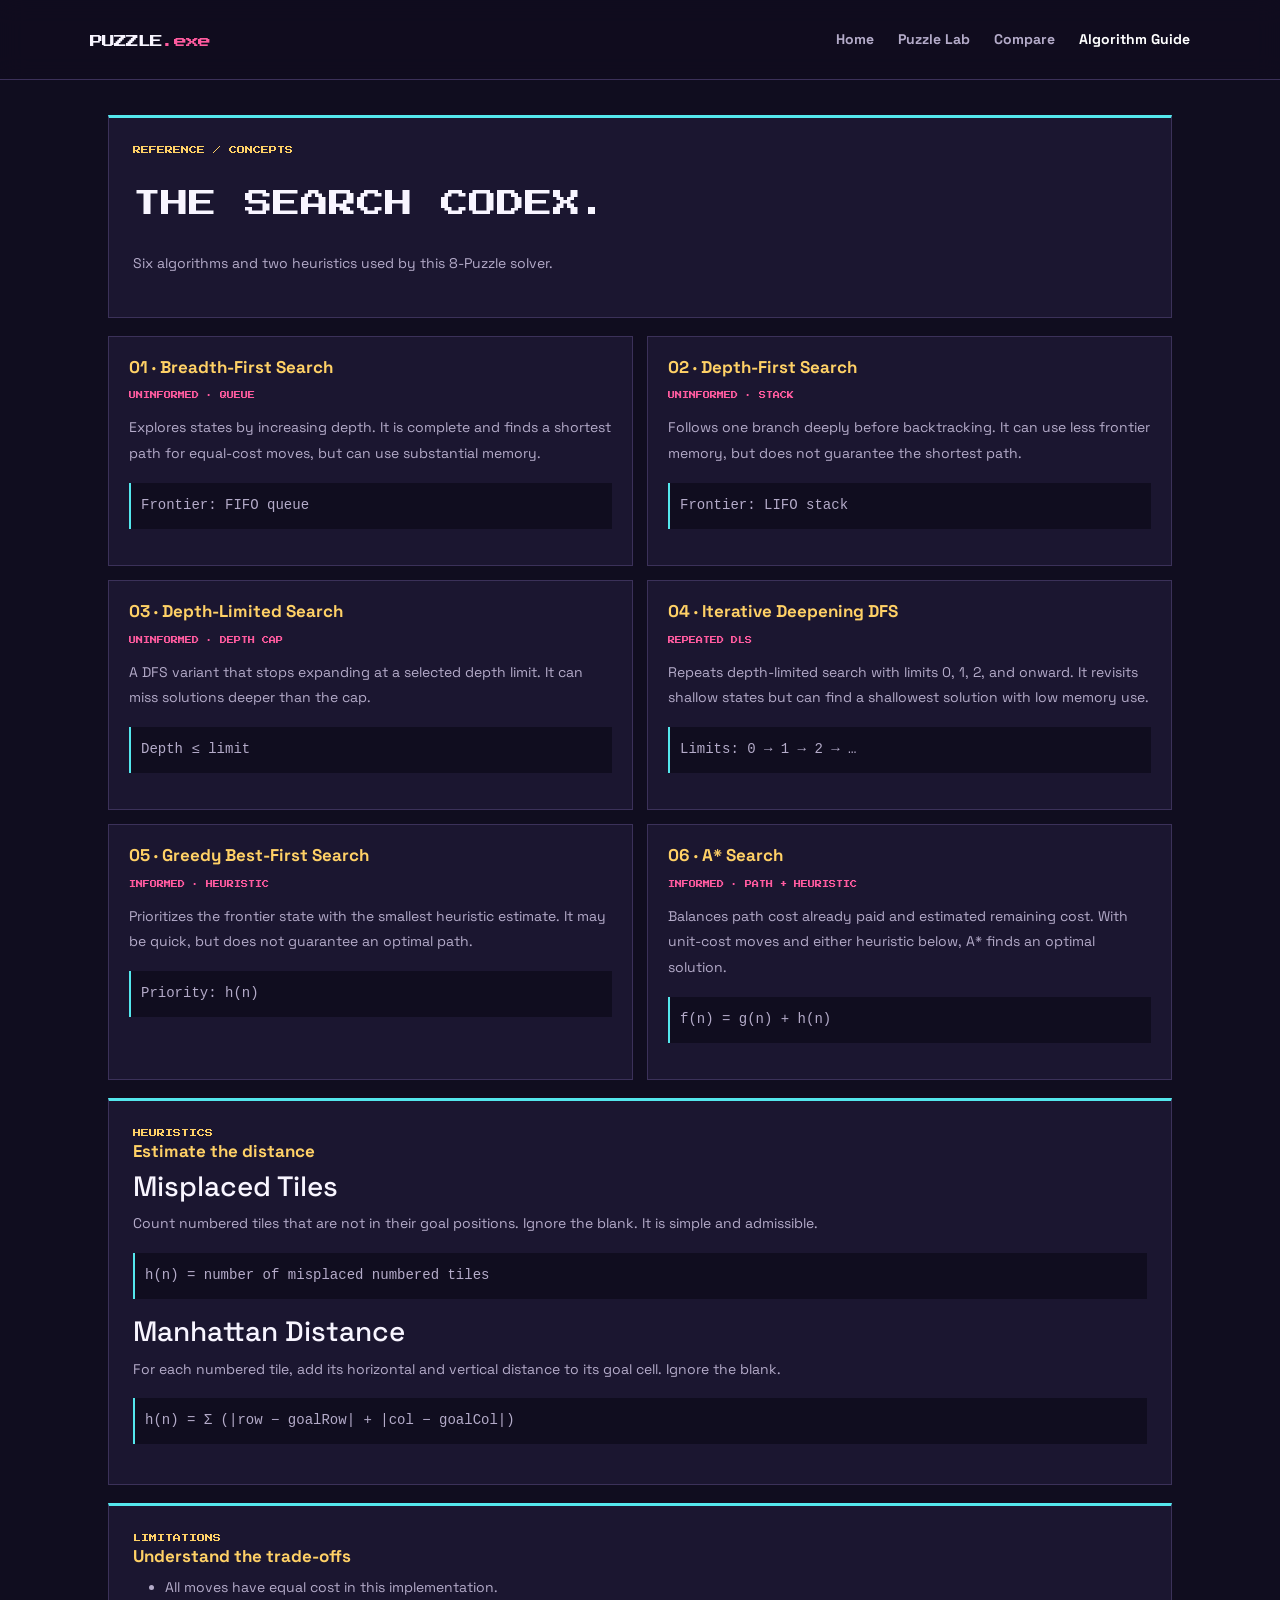
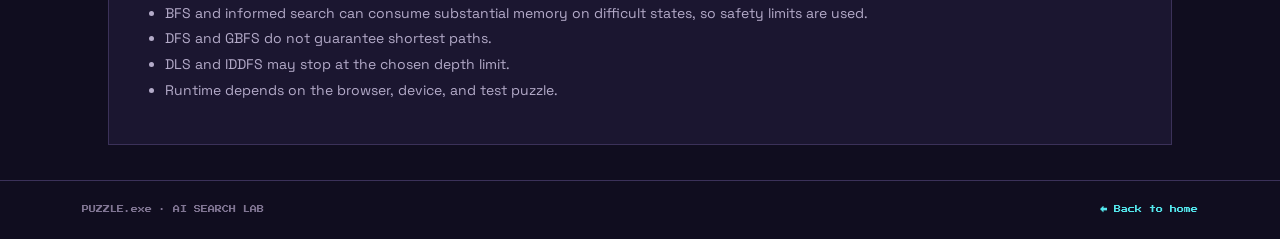
==== commit 4646751a: "Final checks" ====
--- a/algorithms.html
+++ b/algorithms.html
@@ -111,7 +111,7 @@
 <body>
     <nav class="navbar navbar-expand-lg navbar-dark site-nav">
         <div class="container">
-        <a class="navbar-brand brand-mark" href="index.html"><span class="brand-icon">▦</span> PUZZLE<span class="brand-dot">.exe</span></a>
+        <a class="navbar-brand brand-mark" href="index.html"><span class="brand-icon"></span> PUZZLE<span class="brand-dot">.exe</span></a>
         <button class="navbar-toggler" type="button" data-bs-toggle="collapse" data-bs-target="#mainNav" aria-controls="mainNav" aria-expanded="false" aria-label="Toggle navigation">
             <span class="navbar-toggler-icon"></span>
         </button>
@@ -199,6 +199,9 @@
             </ul>
         </section>
     </main>
+
+    <footer class="site-footer"><div class="container d-flex flex-column flex-md-row justify-content-between gap-2"><span>PUZZLE.exe · AI SEARCH LAB</span><a class="footer-link" href="index.html">← Back to home</a></div></footer>
+
 </body>
 
 </html>
